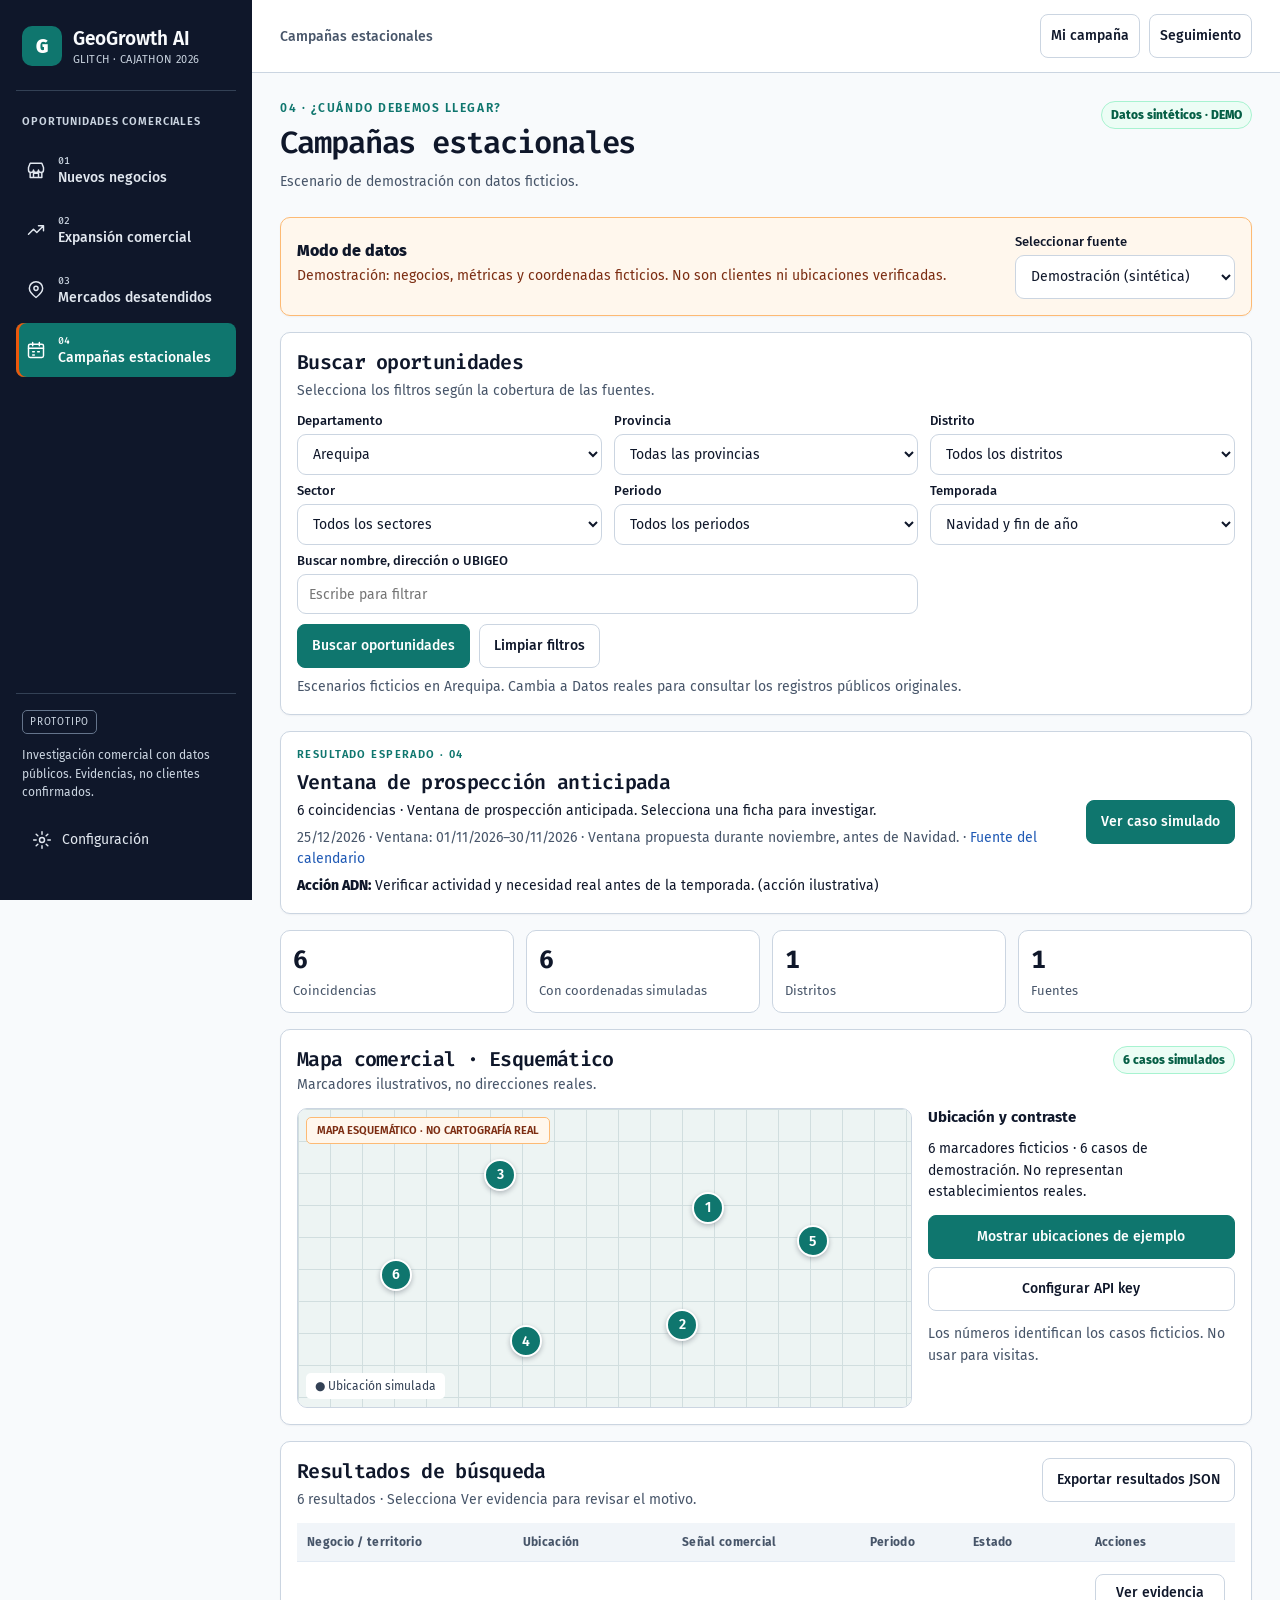
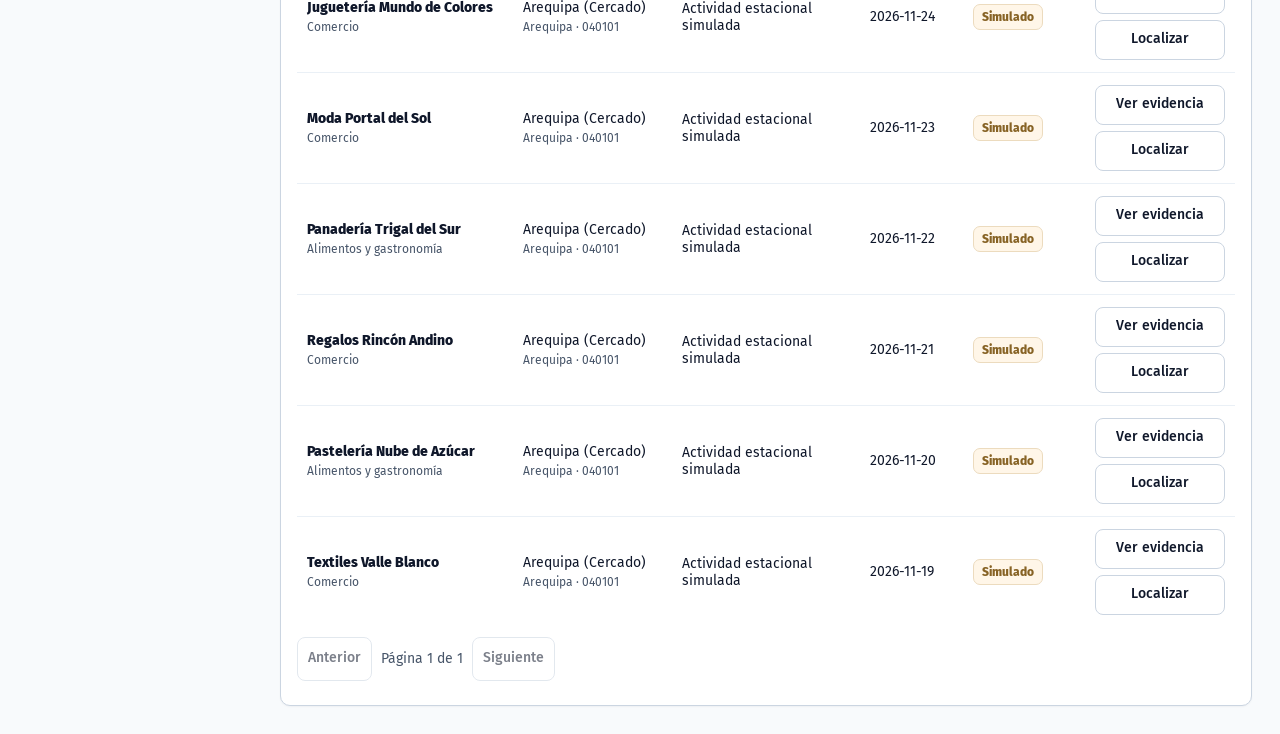
==== campanas-estacionales.html @ 4e9be610 "Distinguish simulated Caja client, verified non-client and pending prospect" ====
<!doctype html>
<html lang="es"><head><meta charset="utf-8"><meta name="viewport" content="width=device-width, initial-scale=1">
<meta name="description" content="GeoGrowth AI: Campañas estacionales. Prototipo de investigación comercial territorial.">
<title>Campañas estacionales · GeoGrowth AI</title>
<link rel="stylesheet" href="assets/app.css?v=029e3f1d6f1f"><link rel="stylesheet" href="assets/mercados-desatendidos.css?v=26a26fd97ef8"><link rel="stylesheet" href="assets/pro-max.css?v=c8edd06e86af">
<script defer src="assets/shell.js?v=7aade45a025c"></script><script defer src="assets/map-integrado.js?v=fd9ad309660d"></script><script defer src="assets/map-v11-bridge.js?v=2d764fbc8651"></script><script defer src="assets/google-v11.js?v=cdaea2d5b534"></script><script defer src="assets/seasonal.js?v=c3a5a7b56f71"></script><script defer src="assets/campo.js?v=6d9f568d8e3c"></script><script defer src="assets/demo-data.js?v=97afb837b47a"></script><script defer src="assets/unified.js?v=8f594270f0a8"></script><script defer src="assets/app.js?v=afc7b60ac526"></script></head>
<body data-role="analista" data-section="estacionales"><a href="#content" class="skip-link">Saltar al contenido</a>
<div class="layout"><aside class="sidebar" aria-label="Navegación principal"><div class="logo"><div class="logo-mark" aria-hidden="true">G</div><div><b>GeoGrowth AI</b><span>GLITCH · CAJATHON 2026</span></div></div><div class="nav-caption">OPORTUNIDADES COMERCIALES</div><nav class="nav" id="nav" aria-label="Cuatro oportunidades"></nav><div class="side-bottom"><span class="prototype-tag">PROTOTIPO</span><p>Investigación comercial con datos públicos. Evidencias, no clientes confirmados.</p><div id="settingsLink"></div></div></aside><div class="main"><header class="topbar"><span class="breadcrumb" id="breadcrumb">Campañas estacionales</span><div class="actions" id="roleSwitch"></div></header><main id="content" class="main-inner" tabindex="-1"><div class="card" role="status">Cargando GeoGrowth AI…</div></main></div></div><div id="toast" class="toast" role="status" aria-live="polite" hidden></div></body></html>
---- assets/app.css ----
:root{font-family:Inter,ui-sans-serif,"Segoe UI",Arial,sans-serif;color:#152b44;background:#f3f6fa;--navy:#102d4b;--ink:#172c45;--teal:#007b79;--blue:#2e62d2;--line:#dfe7f0;--muted:#637b91;--bg:#f3f6fa;--white:#fff;--green:#14785b}*{box-sizing:border-box}body{margin:0}button,input,select,textarea{font:inherit}button{cursor:pointer}button:disabled{cursor:not-allowed;opacity:.55}a{text-decoration:none;color:#205ab5}h1,h2,h3,h4,p{margin:0}p{line-height:1.55}h1{font-size:27px;letter-spacing:-.045em}h2{font-size:19px;letter-spacing:-.03em}h3{font-size:15px}small{font-size:11px}b,strong{font-weight:750}.layout{display:grid;grid-template-columns:240px minmax(0,1fr);min-height:100vh}.sidebar{background:#102b49;color:#e6f0fc;position:sticky;top:0;height:100vh;display:flex;flex-direction:column;padding:24px 14px}.logo{display:flex;gap:11px;align-items:center;padding:6px 9px 21px;border-bottom:1px solid #ffffff25}.logo-mark{height:40px;width:40px;display:grid;place-items:center;border-radius:11px;background:#30b7ab;color:#07283b;font-size:19px;font-weight:900}.logo b{font-size:17px}.logo span{display:block;font-size:10px;color:#9ab2cb;margin-top:3px}.role{border:1px solid #ffffff32;border-radius:11px;padding:13px;margin:20px 7px 12px;background:#ffffff0d}.role small{color:#9db8d2;display:block}.role b{font-size:13px}.nav{display:grid;gap:5px;margin-top:10px}.nav button,.nav a{width:100%;text-align:left;border:0;background:transparent;color:#cbd9e9;border-radius:9px;padding:12px 13px;display:flex;align-items:center;gap:10px;font-size:12px;font-weight:650}.nav button:hover,.nav a:hover,.nav button.active{background:#ffffff18;color:#fff}.nav .number{font-size:10px;color:#a8d2dc;font-variant-numeric:tabular-nums}.side-bottom{margin-top:auto;padding:15px 11px;font-size:10px;color:#9db7d1;line-height:1.65;border-top:1px solid #ffffff20}.side-bottom a{color:#a9e6ea}.main{min-width:0}.topbar{height:70px;background:#fff;border-bottom:1px solid var(--line);display:flex;align-items:center;justify-content:space-between;padding:0 34px;gap:12px}.topbar .breadcrumb{color:#71839a;font-size:12px}.topbar .actions{display:flex;align-items:center;gap:9px}.topbar .actions a{font-size:11px;font-weight:750}.main-inner{max-width:1440px;padding:30px 34px 90px;margin:auto}.page-head{display:flex;align-items:flex-start;justify-content:space-between;gap:22px;margin-bottom:22px}.eyebrow{font-size:10px;color:#08797c;font-weight:850;letter-spacing:.13em;text-transform:uppercase;display:block;margin-bottom:8px}.subtitle{font-size:12px;color:#698096;margin-top:8px;max-width:850px;line-height:1.7}.badge{display:inline-flex;align-items:center;background:#eaf4f9;border:1px solid #c8e2e8;color:#1d6071;border-radius:99px;font-size:10px;font-weight:800;padding:6px 9px;white-space:nowrap}.badge.amber{background:#fff5e6;border-color:#edddb6;color:#856025}.badge.green{background:#e9f7ef;border-color:#c8e4d4;color:#1a714e}.badge.grey{background:#eef2f7;border-color:#dce3ec;color:#5b6e85}.btn{display:inline-flex;align-items:center;justify-content:center;gap:7px;border:1px solid #cbd9e8;background:#fff;color:#265283;font-size:11px;font-weight:800;padding:11px 14px;border-radius:9px;min-height:39px;line-height:1.2;cursor:pointer}.btn.primary{background:#245dcb;border-color:#245dcb;color:#fff}.btn.teal{background:#007c79;border-color:#007c79;color:#fff}.btn.ghost{background:transparent}.btn.small{padding:8px 10px;min-height:32px}.btn:hover{filter:brightness(.97)}.actions-row{display:flex;flex-wrap:wrap;gap:9px;align-items:center;margin:14px 0}.card{background:#fff;border:1px solid var(--line);border-radius:14px;padding:19px;box-shadow:0 8px 26px #0f345407}.card+.card{margin-top:15px}.card-header{display:flex;justify-content:space-between;align-items:center;gap:15px;margin-bottom:14px}.card-header p{font-size:11px;color:#73869a;margin-top:5px}.card h2,.card h3{color:#173656}.callout{padding:14px 16px;border-radius:11px;border:1px solid #d7e8f0;background:#f1f8fb;color:#385b75;font-size:11px;line-height:1.65;margin:15px 0}.callout.warn{background:#fff9ed;border-color:#f1dfb9;color:#765a2a}.callout.ok{background:#eff9f4;border-color:#d1e9de;color:#326d53}.muted{font-size:11px;color:var(--muted);line-height:1.6}.kpi-grid{display:grid;grid-template-columns:repeat(4,minmax(0,1fr));gap:13px;margin:18px 0}.kpi{padding:19px 17px;background:#fff;border:1px solid var(--line);border-radius:13px}.kpi b{font-size:27px;color:#12375e;display:block;letter-spacing:-.045em;font-variant-numeric:tabular-nums}.kpi small{color:#607d97;line-height:1.5;display:block;margin-top:5px}.grid-2{display:grid;grid-template-columns:repeat(2,minmax(0,1fr));gap:15px}.grid-main{display:grid;grid-template-columns:minmax(0,1.48fr) minmax(270px,.92fr);gap:15px}.grid-3{display:grid;grid-template-columns:repeat(3,minmax(0,1fr));gap:13px}.stepflow{display:grid;grid-template-columns:repeat(5,minmax(0,1fr));gap:9px;margin:20px 0}.step{border:1px solid #d9e6ef;background:#fff;border-radius:11px;padding:14px 13px;min-width:0}.step small{display:block;font-size:10px;color:#8294a5;margin-bottom:7px}.step b{font-size:12px;color:#20456a;line-height:1.45}.form-grid{display:grid;grid-template-columns:repeat(3,minmax(0,1fr));gap:13px}.field label{display:block;font-size:11px;font-weight:750;color:#41607d;margin-bottom:6px}.field input,.field select,.field textarea{width:100%;border:1px solid #cfdae7;background:white;border-radius:9px;min-height:42px;padding:10px 11px;font-size:12px;color:#173653}.field textarea{min-height:95px;resize:vertical}.field input[type=range]{min-height:30px;padding:0}.field small{color:#627a93}.form-grid.two{grid-template-columns:repeat(2,minmax(0,1fr))}.tablewrap{overflow:auto;max-width:100%}table{border-collapse:collapse;width:100%;font-size:11px}thead th{color:#617991;background:#f7f9fc;font-size:10px;letter-spacing:.025em;text-align:left;border-bottom:1px solid #e2eaf3;padding:12px 10px;white-space:nowrap}td{padding:12px 10px;border-bottom:1px solid #eaf0f6;color:#3c5875;vertical-align:top}td strong{color:#1a3d63}tr:last-child td{border-bottom:0}tr:hover td{background:#fbfdff}.num{text-align:right;font-variant-numeric:tabular-nums;white-space:nowrap}.nowrap{white-space:nowrap}.meter{height:9px;border-radius:10px;background:#e7eef5;overflow:hidden;margin:8px 0}.meter>span{height:100%;display:block;background:#177e83}.meter.blue>span{background:#3768d1}.meter.amber>span{background:#d59c34}.stat-line{display:flex;justify-content:space-between;align-items:center;gap:12px;padding:11px 0;border-bottom:1px solid #ebf0f5;font-size:12px}.stat-line:last-child{border:0}.stat-line span{color:#56738f}.stat-line b{font-variant-numeric:tabular-nums;color:#193f64}.formula{background:#0e3050;color:#e6f5fa;padding:17px;border-radius:12px;text-align:center;font-size:19px;font-weight:850;letter-spacing:.01em;font-variant-numeric:tabular-nums}.formula small{display:block;color:#b6ccda;font-size:10px;font-weight:600;margin-top:9px}.signal{padding:15px;background:#f8fbfe;border:1px solid #e3ebf3;border-radius:11px;margin:10px 0}.signal b{font-size:12px;color:#173e63}.signal p{font-size:11px;color:#627b91;margin-top:7px}.signal .meta{font-size:10px;color:#7a91a3;margin-top:7px}.tag{display:inline-block;font-size:10px;font-weight:750;padding:5px 8px;border-radius:7px;background:#eef4fc;color:#2d668b;border:1px solid #d7e7f2}.tag.red{background:#fff1f0;border-color:#eed6d4;color:#b04c3d}.tag.green{background:#edf8ef;border-color:#d5ebd9;color:#287447}.tag.warn{background:#fff6e8;border-color:#ecdbbe;color:#876325}.candidate{padding:16px;border:1px solid #dae5ef;border-radius:12px;margin-bottom:11px;background:#fff}.candidate.active{border-color:#55a2b7;background:#f5fbfe}.candidate h3{font-size:13px}.candidate p{font-size:11px;color:#58738a;margin-top:6px}.candidate .meta{display:flex;gap:7px;flex-wrap:wrap;margin:9px 0}.candidate .btn{margin-top:9px}.brief-head{background:linear-gradient(115deg,#123a63,#126d7a);color:#fff;border-radius:15px;padding:24px;margin:15px 0}.brief-head h2{color:#fff;font-size:23px}.brief-head p{color:#cee4ed;font-size:12px;margin-top:9px;max-width:740px}.brief-head .badge{margin-bottom:10px}.brief-grid{display:grid;grid-template-columns:repeat(2,minmax(0,1fr));gap:11px}.brief-box{background:#f7fafc;border:1px solid #e2edf3;border-radius:11px;padding:14px}.brief-box small{font-size:10px;color:#658097;display:block}.brief-box b{font-size:13px;color:#224466;display:block;margin-top:5px}.list{display:grid;gap:12px}.list-item{border:1px solid #e0eaf3;border-radius:11px;padding:14px;background:#fff}.list-item strong{color:#1e4c77;font-size:12px;display:block;margin-bottom:5px}.list-item p{font-size:11px;color:#57718b}.notice{border-left:3px solid #0e97a0;background:#eef8f9;padding:12px 15px;font-size:11px;color:#356979;line-height:1.65;border-radius:0 9px 9px 0}.code{font-family:ui-monospace,Consolas,monospace;background:#f1f6fb;border:1px solid #dfebf3;border-radius:5px;padding:2px 5px;font-size:11px}.blank{padding:38px;text-align:center;border:1px dashed #bdd1e3;border-radius:12px;color:#68819a;font-size:12px}.toast{position:fixed;right:20px;bottom:20px;z-index:9999;background:#123859;color:#fff;padding:14px 19px;box-shadow:0 12px 32px #09264233;border-radius:11px;max-width:440px;font-size:12px}.toast[hidden]{display:none}.footer-note{font-size:10px;color:#7a91a6;margin:25px 0;line-height:1.65}.highlight{color:#007f7a}.underline{text-decoration:underline}.minichart{height:170px;display:flex;align-items:flex-end;justify-content:space-around;gap:12px;padding:18px 10px 12px;border-bottom:1px solid #dae3ec;margin-top:12px}.minichart .col{flex:1;max-width:110px;display:flex;flex-direction:column;align-items:center;justify-content:end;gap:6px;height:100%}.minichart .bar{width:70%;min-height:3px;border-radius:7px 7px 0 0;background:#2563c5}.minichart .caption{font-size:10px;color:#58738a}.minichart .value{font-size:10px;color:#2b4f72;font-weight:800}.empty-row{text-align:center;color:#8195aa}.pill-list{display:flex;flex-wrap:wrap;gap:7px}.pill-list .pill{border:1px solid #d8e6f2;border-radius:30px;background:#f5f9fc;color:#32628b;padding:8px 12px;font-size:11px;cursor:pointer}.pill-list .pill.active{background:#0e6880;color:white;border-color:#0e6880}.role-banner{display:flex;justify-content:space-between;gap:16px;align-items:center;padding:19px 22px;background:#eaf7f8;border:1px solid #c9e8e9;border-radius:13px;margin-bottom:16px}.role-banner p{color:#496c7a;font-size:11px;margin-top:6px}.statuschip{font-size:10px;font-weight:800;padding:6px 9px;border-radius:5px;background:#e7f4ef;color:#227457}.m0{background:#c3d8e9}.m1{background:#62aaba}.m2{background:#326bd1}.w160{max-width:160px}.print-only{display:none}@media(max-width:1140px){.layout{grid-template-columns:210px minmax(0,1fr)}.main-inner{padding:25px}.topbar{padding:0 25px}.kpi-grid{grid-template-columns:repeat(2,minmax(0,1fr))}.grid-main{grid-template-columns:1fr}}@media(max-width:800px){.layout{grid-template-columns:1fr}.sidebar{height:auto;position:static;padding:12px;display:block}.sidebar .logo{padding:5px 0 10px}.role{margin:8px 0}.nav{display:flex;overflow-x:auto;gap:5px;scrollbar-width:thin}.nav button,.nav a{min-width:max-content;padding:10px}.side-bottom{display:none}.main-inner{padding:20px}.topbar{height:60px;padding:0 20px}.topbar .breadcrumb{max-width:40%;white-space:nowrap;text-overflow:ellipsis;overflow:hidden}.grid-2,.grid-3{grid-template-columns:1fr}.form-grid,.form-grid.two{grid-template-columns:1fr 1fr}.stepflow{grid-template-columns:repeat(2,minmax(0,1fr))}}@media(max-width:520px){.form-grid,.form-grid.two,.brief-grid,.kpi-grid{grid-template-columns:1fr}.main-inner{padding:15px}.topbar{padding:0 15px}.page-head{flex-direction:column}.role-banner{flex-direction:column;align-items:flex-start}.btn{width:auto}.kpi b{font-size:24px}}
.field-shell{min-height:100vh;background:#eef3f8}.field-top{background:#112f4d;color:white;padding:18px max(25px,calc((100vw - 1140px)/2));display:flex;align-items:center;justify-content:space-between;gap:12px}.field-top b{font-size:17px}.field-top small{color:#afc7dc;display:block;margin-top:4px}.field-top a{color:#d7f1fe;font-size:11px}.field-main{max-width:1140px;margin:30px auto 80px;padding:0 24px}.field-main h1{font-size:26px}.field-main>p{font-size:12px;color:#6a7b90;margin:10px 0 20px}.field-grid{display:grid;grid-template-columns:minmax(0,1fr) minmax(360px,.95fr);gap:18px;align-items:start}.field-list{max-height:520px;overflow:auto;padding-right:3px}.field-visit{margin:10px 0;border:1px solid #dce6f1;border-radius:11px;padding:14px;cursor:pointer;background:white}.field-visit.active{border-color:#1a8991;background:#f2fafb}.field-visit b{font-size:12px}.field-visit p{font-size:11px;color:#6b8097;margin-top:6px}.field-form .field{margin-bottom:13px}.field-form .field textarea{min-height:110px}.field-check{display:flex;align-items:center;gap:10px;color:#496278;font-size:12px;margin:15px 0}.field-check input{width:17px;height:17px;accent-color:#2366c9}.field-history{margin-top:18px}.field-history-item{border:1px solid #dbe5ef;border-radius:9px;padding:11px;margin:8px 0;background:white}.field-history-item b{font-size:11px}.field-history-item p{font-size:10px;color:#698196;margin-top:4px}.field-guide{display:flex;gap:12px;flex-wrap:wrap;margin-bottom:20px}.field-guide span{background:#fff;border:1px solid #dde8f1;padding:10px 12px;border-radius:9px;font-size:11px;color:#39617e;font-weight:700}@media(max-width:800px){.field-grid{grid-template-columns:1fr}.field-main{margin-top:17px;padding:0 14px}.field-top{padding:14px}}
/* Mapa aprobado V5, embebido en Admin y Analista sin abrir otra ventana */
.ggmap-grid{display:grid;grid-template-columns:minmax(0,1.8fr) minmax(240px,.8fr);gap:15px;align-items:stretch}
.gg-embedded-map{height:490px;min-height:430px;border-radius:11px;overflow:hidden;position:relative;background:#eaf3f9;border:1px solid #dce6f1}
.gg-embedded-map.ggv5{height:490px;width:100%}
.gg-embedded-map .ggv5-head{max-width:calc(100% - 90px)}
.gg-embedded-map .ggv5-note{font-size:10px;line-height:1.35}
.ggmap-side{border:1px solid #dbe6f0;background:#f8fbfe;border-radius:11px;padding:16px;display:flex;flex-direction:column;gap:11px}
.ggmap-side .stat-line{padding:8px 0;font-size:11px}
.ggmap-side .stat-line b{text-align:right;max-width:54%;overflow-wrap:anywhere}
.ggmap-side .field{margin-bottom:2px}
.ggmap-help{font-size:11px;color:#59758b;line-height:1.6}
.gg-map-placeholder{height:100%;display:grid;place-items:center;color:#60788a;font-size:13px}
@media(max-width:1050px){.ggmap-grid{grid-template-columns:1fr}.ggmap-side{display:block}.ggmap-side .actions-row{margin-bottom:0}.gg-embedded-map{height:450px}}
@media(max-width:620px){.gg-embedded-map,.gg-embedded-map.ggv5{height:350px;min-height:350px}.gg-embedded-map .ggv5-menu{width:122px;right:53px;max-height:180px}.gg-embedded-map .ggv5-head small{font-size:9px}}
---- assets/mercados-desatendidos.css ----
/* GeoGrowth AI — Mercados desatendidos (encapsulado con prefijo .md-) */
.md-wrap { font-size: 13px; color: #0f172a; line-height: 1.45; }
.md-wrap :focus-visible { outline: 3px solid #0f766e; outline-offset: 2px; }

.md-trust-banner {
  display: flex; flex-wrap: wrap; align-items: center; justify-content: space-between; gap: 12px;
  padding: 12px 16px; border-radius: 10px; margin-bottom: 14px;
  background: #f0fdfa; border: 1px solid #99f6e4; color: #134e4a; font-size: 13px;
}
.md-period-banner {
  padding: 10px 14px; border-radius: 8px; margin-bottom: 14px;
  background: #f1f5f9; border-left: 4px solid #475569; color: #1e293b; font-size: 13px;
}

/* Presets y chips */
.md-presets { display: flex; flex-wrap: wrap; gap: 8px; margin-bottom: 12px; }
.md-preset-btn {
  min-height: 44px; padding: 8px 14px; border-radius: 999px; cursor: pointer;
  border: 1px solid #0f766e; background: #fff; color: #0f766e; font-size: 13px; font-weight: 600;
}
.md-preset-btn:hover, .md-preset-btn.active { background: #0f766e; color: #fff; }

.md-chips { display: flex; flex-wrap: wrap; gap: 8px; margin: 10px 0; align-items: center; }
.md-chip {
  display: inline-flex; align-items: center; gap: 6px; padding: 4px 10px; min-height: 32px;
  border-radius: 999px; background: #e2e8f0; color: #0f172a; font-size: 12px; font-weight: 600;
}
.md-chip button {
  border: 0; background: transparent; color: #0f172a; cursor: pointer; font-weight: 700;
  width: 24px; height: 24px; border-radius: 50%;
}

/* Filtros y controles */
.md-filters { display: grid; grid-template-columns: repeat(auto-fit, minmax(175px, 1fr)); gap: 12px; }
.md-field label { display: block; font-size: 12px; font-weight: 600; color: #334155; margin-bottom: 4px; }
.md-field select, .md-field input {
  width: 100%; min-height: 44px; padding: 8px 10px; border: 1px solid #cbd5e1;
  border-radius: 8px; font-size: 13px; color: #0f172a; background: #fff;
}
.md-field select:disabled, .md-field input:disabled { background: #f1f5f9; color: #64748b; cursor: not-allowed; }
.md-filter-bar { display: flex; flex-wrap: wrap; justify-content: space-between; align-items: center; gap: 10px; margin-top: 12px; }

/* KPIs clicables */
.md-kpis { display: grid; grid-template-columns: repeat(auto-fit, minmax(180px, 1fr)); gap: 12px; margin-bottom: 14px; }
.md-kpi {
  text-align: left; padding: 14px; border-radius: 10px; border: 1px solid #cbd5e1;
  background: #fff; cursor: pointer; min-height: 44px; transition: border-color .15s, box-shadow .15s;
}
.md-kpi:hover, .md-kpi.active { border-color: #0f766e; box-shadow: 0 0 0 2px #ccfbf1; }
.md-kpi b { display: block; font-size: 22px; color: #0f172a; }
.md-kpi span { display: block; font-size: 13px; color: #334155; font-weight: 600; }
.md-kpi small { display: block; font-size: 12px; color: #475569; margin-top: 2px; }

/* Layout dividido: mapa sticky izquierda, tabla scroll derecha */
.md-split { display: grid; grid-template-columns: minmax(340px, 46%) 1fr; gap: 16px; align-items: start; }
@media (max-width: 1024px) { .md-split { grid-template-columns: 1fr; } }

.md-map-panel { position: sticky; top: 16px; }
.md-map-stage {
  position: relative; width: 100%; height: 460px; background: #f8fafc;
  border: 1px solid #cbd5e1; border-radius: 10px; overflow: hidden;
}
.md-map-stage svg { width: 100%; height: 100%; display: block; }
.md-map-controls { display: flex; flex-wrap: wrap; gap: 8px; margin-top: 10px; align-items: center; justify-content: space-between; }
.md-legend { display: flex; flex-wrap: wrap; gap: 10px; font-size: 12px; color: #334155; margin-top: 10px; }
.md-swatch { display: inline-block; width: 14px; height: 14px; border-radius: 3px; vertical-align: middle; margin-right: 4px; border: 1px solid #94a3b8; }
.md-swatch.insuf { background: repeating-linear-gradient(45deg, #cbd5e1, #cbd5e1 3px, #f1f5f9 3px, #f1f5f9 6px); }
.md-swatch.caja { background: #c8102e; border-color: #991b1b; border-radius: 50%; }
.md-swatch.otras { background: #64748b; border-color: #334155; border-radius: 50%; }

/* Tabla */
.md-table-panel { max-height: 620px; overflow: auto; }
.md-table { width: 100%; border-collapse: collapse; font-size: 13px; }
.md-table th {
  position: sticky; top: 0; background: #f8fafc; z-index: 2; padding: 10px 8px;
  text-align: left; border-bottom: 2px solid #cbd5e1; font-size: 12px; color: #1e293b;
}
.md-table th button {
  background: none; border: 0; font: inherit; font-weight: 700; color: inherit; cursor: pointer;
  min-height: 36px; display: inline-flex; align-items: center; gap: 4px;
}
.md-table td { padding: 10px 8px; border-bottom: 1px solid #e2e8f0; vertical-align: middle; }
.md-table tr.md-row { cursor: pointer; }
.md-table tr.md-row:hover, .md-table tr.md-row.is-hover { background: #f0fdfa; }
.md-table tr.md-row.is-selected { background: #ccfbf1; }

/* Insignias accesibles (solo escala teal/azul y grises) */
.md-pill { display: inline-block; padding: 3px 8px; border-radius: 999px; font-size: 12px; font-weight: 700; }
.md-pill.alta { background: #0f766e; color: #fff; }
.md-pill.media { background: #0284c7; color: #fff; }
.md-pill.baja { background: #e2e8f0; color: #1e293b; }
.md-pill.insuf {
  background: repeating-linear-gradient(45deg, #e2e8f0, #e2e8f0 4px, #f8fafc 4px, #f8fafc 8px);
  color: #334155; border: 1px solid #94a3b8;
}
.md-pill.sin-puntos { background: #1e3a8a; color: #fff; }
.md-pill.ev-alta { background: #ecfeff; color: #155e75; border: 1px solid #67e8f9; }
.md-pill.ev-parcial { background: #f1f5f9; color: #334155; border: 1px solid #cbd5e1; }
.md-pill.ev-baja { background: #f8fafc; color: #475569; border: 1px dashed #94a3b8; }

.md-bar { width: 72px; height: 8px; background: #e2e8f0; border-radius: 999px; overflow: hidden; margin-top: 4px; }
.md-bar > span { display: block; height: 100%; background: #0f766e; }

/* Drawer lateral de evidencia */
.md-drawer-backdrop {
  position: fixed; inset: 0; background: rgba(15, 23, 42, .35); z-index: 90;
  display: flex; justify-content: flex-end;
}
.md-drawer {
  width: min(520px, 94vw); height: 100%; background: #fff; overflow-y: auto;
  padding: 20px; box-shadow: -8px 0 24px rgba(15, 23, 42, .18);
}
.md-drawer-head { display: flex; justify-content: space-between; align-items: start; gap: 12px; border-bottom: 1px solid #e2e8f0; padding-bottom: 12px; }
.md-close { min-width: 44px; min-height: 44px; border-radius: 8px; border: 1px solid #cbd5e1; background: #fff; font-size: 18px; cursor: pointer; }
.md-check-item { display: flex; gap: 10px; align-items: flex-start; padding: 8px 0; border-bottom: 1px solid #f1f5f9; }
.md-check-item input { width: 20px; height: 20px; margin-top: 2px; }

/* Comparador */
.md-compare-bar {
  margin-top: 14px; padding: 12px 16px; border-radius: 10px;
  background: #0f172a; color: #fff; display: flex; flex-wrap: wrap; justify-content: space-between; align-items: center; gap: 10px;
}
.md-compare-grid { display: grid; grid-template-columns: repeat(auto-fit, minmax(220px, 1fr)); gap: 12px; margin-top: 12px; }
.md-btn { min-height: 44px; padding: 8px 14px; border-radius: 8px; border: 1px solid #cbd5e1; background: #fff; color: #0f172a; font-size: 13px; font-weight: 600; cursor: pointer; }
.md-btn.primary { background: #0f766e; border-color: #0f766e; color: #fff; }
.md-btn:disabled { opacity: .55; cursor: not-allowed; }
---- assets/pro-max.css ----
@import url('https://fonts.googleapis.com/css2?family=Fira+Code:wght@400;500;600&family=Fira+Sans:wght@400;500;600;700&display=swap');
/* UI UX Pro Max — generated Data-Dense Dashboard. See design-system/geogrowth-ai/MASTER.md. */
:root{--color-primary:#0F766E;--color-on-primary:#FFFFFF;--color-secondary:#334155;--color-accent:#EA580C;--color-on-accent:#000;--color-background:#F8FAFC;--color-foreground:#0F172A;--color-card:#FFFFFF;--color-muted:#F1F5F9;--color-muted-foreground:#475569;--color-border:#CBD5E1;--color-destructive:#DC2626;--color-ring:#0F766E;--navy:var(--color-secondary);--ink:var(--color-foreground);--teal:var(--color-primary);--blue:var(--color-primary);--line:var(--color-border);--muted:var(--color-muted-foreground);--bg:var(--color-background);font-family:"Fira Sans",system-ui,sans-serif;color:var(--ink);background:var(--bg);font-size:16px}
body{background:var(--bg)}.layout{grid-template-columns:252px minmax(0,1fr)}.sidebar{background:#0F172A;padding:22px 16px;color:#F8FAFC}.logo{padding:4px 6px 24px;border-color:#334155}.logo-mark{background:var(--color-primary);color:white;border-radius:10px;flex:none}.logo b{font-size:19px;font-weight:600}.logo span{color:#CBD5E1;font-size:11px;letter-spacing:.04em}.nav-caption{font-size:11px;font-weight:600;color:#CBD5E1;letter-spacing:.08em;margin:24px 6px 5px}.nav{gap:6px}.nav a{min-height:54px;color:#E2E8F0;font-size:14px;font-weight:500;padding:10px;gap:12px;border-radius:8px;transition:background 160ms,color 160ms}.nav a span{display:grid;gap:2px}.nav a small{font:500 10px "Fira Code",monospace;color:#CBD5E1}.nav a.active,.settings-link.active{background:var(--color-primary);color:white}.nav a:hover,.settings-link:hover{background:#334155;color:white}.nav a.active:hover,.settings-link.active:hover{background:#115E59}.side-bottom{font-size:12px;color:#CBD5E1;border-color:#334155;padding:16px 6px}.side-bottom p{margin:12px 0 16px}.prototype-tag{display:inline-block;border:1px solid #64748B;border-radius:5px;padding:3px 7px;letter-spacing:.08em;font-size:10px}.settings-link{display:flex;align-items:center;gap:10px;color:#E2E8F0!important;min-height:44px;padding:10px;border-radius:8px;font-size:14px}
.topbar{height:auto;min-height:72px;padding:14px 28px;gap:12px;flex-wrap:wrap}.topbar .breadcrumb{font-size:14px;color:var(--muted);font-weight:500}.topbar .actions{flex-wrap:wrap}.main-inner{padding:28px;max-width:1560px}.page-head{margin-bottom:24px;gap:12px}.page-head h1,h1{font-size:clamp(25px,2.4vw,34px);font-weight:600;letter-spacing:-.025em;color:var(--ink)}h2,.card h2{font-size:20px;letter-spacing:-.015em;font-weight:600;color:var(--ink)}h3,.card h3{font-size:16px;color:var(--ink)}.eyebrow{color:var(--color-primary);font-size:12px;font-weight:600}.subtitle,.card-header p,.muted,.role-banner p,.signal p,.list-item p,.callout,.notice{color:var(--muted);font-size:14px;line-height:1.55}.card{border-color:var(--line);border-radius:10px;box-shadow:0 1px 2px #0f172a0b;padding:20px}.card-header{align-items:flex-start}.btn,.btn.small,.md-btn,.md-preset-btn{font-size:14px;min-height:44px;font-weight:500;border-radius:8px;transition:background 160ms,border-color 160ms,box-shadow 160ms}.btn.primary,.btn.teal{background:var(--color-primary);border-color:var(--color-primary);color:white}.btn.primary:hover,.btn.teal:hover{background:#115E59}.btn{color:var(--ink);border-color:var(--line)}.btn:disabled{opacity:.55}.field label,.md-field label{font-size:13px;color:var(--ink);font-weight:500}.field input,.field select,.field textarea,.md-field select,.md-field input{font-size:14px;min-height:44px;border-color:var(--line);color:var(--ink)}.field small,.badge,.tag{font-size:12px}.badge{background:#ECFDF5;border-color:#A7F3D0;color:#065F46;white-space:normal}.kpi{border-radius:10px;padding:17px;min-width:0}.kpi b{font-family:"Fira Code",monospace;font-size:25px;color:var(--ink);letter-spacing:-.06em;overflow-wrap:anywhere}.kpi small{font-size:13px;color:var(--muted)}table{font-size:14px}thead th{font-size:12px;color:var(--muted);background:var(--color-muted)}td{color:var(--ink)}td strong,.stat-line b{color:var(--ink)}tr:hover td{background:#F0FDFA}.stat-line{font-size:14px}.stat-line span{color:var(--muted)}.signal{background:var(--bg);border-color:var(--line)}.signal b,.list-item strong{font-size:14px;color:var(--ink)}.role-banner{background:#F0FDFA;border-color:#99F6E4}.brief-head{background:var(--color-secondary)}.brief-head h2{color:white}.brief-head p{font-size:14px;color:#E2E8F0}.brief-box small,.brief-box b{font-size:13px;color:var(--ink)}.blank{font-size:14px;color:var(--muted)}.formula{background:var(--color-secondary)}.toast{background:#0F172A;font-size:14px}.meter>span{background:var(--color-primary)}.callout.warn{background:#FFF7ED;color:#9A3412;border-color:#FDBA74}.map-placeholder{min-height:320px;display:grid;place-items:center;text-align:center;background:var(--color-muted);border:1px dashed var(--line);border-radius:10px;color:var(--muted);padding:16px}.settings-grid{display:grid;grid-template-columns:minmax(0,1.25fr) minmax(0,.75fr);gap:16px}.settings-grid .card+.card{margin:0}.settings-grid .field{margin:16px 0}.settings-grid .field small{display:block;margin-top:5px}.settings-grid .actions-row{margin-bottom:0}.season-controls{display:grid;grid-template-columns:repeat(3,minmax(0,1fr));gap:14px}.season-map{min-height:360px;border-radius:10px;background:var(--color-muted);display:grid;place-items:center}.season-map:has(>div){display:block}.tablewrap{overflow:auto}.skip-link{position:absolute;left:10px;top:-100px;z-index:9999;background:white;padding:14px;color:#0F172A}.skip-link:focus{top:10px}a:focus-visible,button:focus-visible,input:focus-visible,select:focus-visible,textarea:focus-visible,[tabindex]:focus-visible{outline:3px solid var(--color-ring);outline-offset:3px}.sidebar a:focus-visible{outline-color:#5EEAD4}.md-pill{font-size:12px}.md-btn{color:var(--ink)}.md-drawer{max-width:100vw}.md-period-banner,.md-trust-banner{font-size:14px}.field-visit{font-size:14px}
@media(max-width:1050px){.layout{grid-template-columns:220px minmax(0,1fr)}.main-inner{padding:20px}.settings-grid{grid-template-columns:1fr}}@media(max-width:800px){.layout{display:block}.sidebar{position:static;height:auto;padding:14px}.logo{padding-bottom:12px}.nav-caption{margin:14px 4px 5px}.nav{display:grid;grid-template-columns:repeat(2,minmax(0,1fr));overflow:visible}.nav a{min-width:0;min-height:52px;font-size:13px}.side-bottom{display:block;padding:8px 0 0;border:0}.side-bottom>p,.prototype-tag{display:none}.settings-link{min-height:44px}.topbar{padding:12px 16px;min-height:60px}.topbar .breadcrumb{max-width:none;white-space:normal}.main-inner{padding:16px}.season-controls{grid-template-columns:1fr 1fr}.page-head .badge{max-width:100%}}@media(max-width:520px){.season-controls,.form-grid,.form-grid.two,.settings-grid{grid-template-columns:1fr}.card{padding:14px}.topbar .actions{width:100%}.kpi-grid{grid-template-columns:repeat(2,minmax(0,1fr))}.kpi b{font-size:21px}.nav a{gap:8px}.nav a span{overflow-wrap:anywhere}.grid-2{grid-template-columns:1fr!important}.page-head{flex-direction:column}.gg-embedded-map{max-width:100%}}@media(prefers-reduced-motion:reduce){*,*::before,*::after{scroll-behavior:auto!important;animation:none!important;transition:none!important}}

.page-head h1,h1,h2,.card h2{font-family:'Fira Code',monospace;font-weight:600;letter-spacing:-.035em}.nav a.active{box-shadow:inset 3px 0 var(--color-accent)}.nav a.active small{color:#fff}.card-header p,.subtitle{max-width:80ch}.md-field input,.md-field select{max-width:100%}.md-field,.field,.grid-2>*,.grid-main>*,.season-controls>*{min-width:0}.tablewrap:focus-visible{outline-offset:1px}.season-map{overflow:hidden}.role-banner .badge{max-width:100%}.field-visit[role=button]{min-height:44px}.nav a.active svg{color:#fff}.md-pill.alta{font-weight:600}@media(max-width:800px){.grid-2{grid-template-columns:1fr!important}.md-drawer{width:min(100%,500px)}}

/* Shared opportunity workspace: identical desktop/mobile geometry for the four commercial modules. */
.unified-workspace{display:grid;gap:16px;min-width:0}.unified-workspace>.card{margin:0;min-width:0}.u-filter-grid{display:grid;grid-template-columns:repeat(3,minmax(0,1fr));gap:12px}.u-query{grid-column:1/-1}.u-filter-grid .field{min-width:0}.u-filter-grid .field select,.u-filter-grid .field input{width:100%;max-width:100%}.u-outcome{display:flex;align-items:center;justify-content:space-between;gap:20px}.u-outcome>div{min-width:0}.u-outcome h2{margin:5px 0}.u-outcome p{margin-top:5px}.u-outcome>.btn{flex:none}.u-kpis{display:grid;grid-template-columns:repeat(4,minmax(0,1fr));gap:12px}.u-map-layout{display:grid;grid-template-columns:minmax(0,2fr) minmax(0,1fr);gap:16px}.u-map{height:340px;min-width:0;overflow:hidden;border:1px solid var(--line);border-radius:10px;background:var(--color-muted)}.u-map-canvas{height:100%;width:100%}.u-map-empty{height:100%;display:flex;flex-direction:column;justify-content:center;align-items:center;gap:10px;text-align:center;padding:20px;color:var(--muted)}.u-map-empty b{color:var(--ink)}.u-map-info{display:flex;flex-direction:column;gap:12px;min-width:0}.u-map-actions{display:grid;gap:8px}.u-map-actions .btn{justify-content:center;text-align:center;white-space:normal}.u-map-actions [hidden]{display:none}.u-table{width:100%;min-width:720px;table-layout:fixed}.u-table th,.u-table td{padding:12px 10px;vertical-align:middle;overflow-wrap:anywhere;white-space:normal}.u-table th:nth-child(1){width:23%}.u-table th:nth-child(2){width:17%}.u-table th:nth-child(3){width:20%}.u-table th:nth-child(4){width:11%}.u-table th:nth-child(5){width:13%}.u-table th:nth-child(6){width:16%}.u-table small{display:block;color:var(--muted);margin-top:4px;font-size:12px}.u-row-actions{display:grid;gap:6px}.u-row-actions .btn{justify-content:center;white-space:normal;text-align:center;min-height:40px}.u-detail[hidden]{display:none}.u-detail .brief-box{overflow-wrap:anywhere}.u-next-action{margin-top:16px}.u-map-card .card-header,.u-detail .card-header{flex-wrap:wrap}.u-kpis .kpi{margin:0}.u-filter-grid .field label{display:block}
@media(max-width:1000px){.u-map-layout{grid-template-columns:1fr}.u-map-actions{grid-template-columns:repeat(2,minmax(0,1fr))}.u-map{height:320px}}@media(max-width:650px){.u-filter-grid{grid-template-columns:repeat(2,minmax(0,1fr))}.u-kpis{grid-template-columns:repeat(2,minmax(0,1fr))}.u-outcome{display:block}.u-outcome>.btn{margin-top:12px}.u-map{height:280px}.u-map-actions{grid-template-columns:1fr}.unified-workspace .card-header{flex-wrap:wrap}}@media(max-width:400px){.u-filter-grid{grid-template-columns:1fr}.u-query{grid-column:auto}}

/* More compact initial viewport and consistent map/table spacing. */
.unified-workspace .card{padding:16px}.unified-workspace .card-header{margin-bottom:12px}.unified-workspace .actions-row{margin-top:10px;margin-bottom:8px}.u-filter-grid{gap:8px 12px}.u-query{grid-column:1/3}.u-outcome p{font-size:14px}.u-kpis .kpi{padding:12px}.u-map-card .card-header p{margin-top:2px}.u-map-info h3{font-size:15px}.u-map-info p{font-size:14px}.u-map{height:300px}.u-filter-grid input,.u-filter-grid select{min-height:40px}.u-filter-grid .field{margin-bottom:0}.u-outcome .eyebrow{font-size:11px}.u-detail .brief-box{min-width:0}
@media(max-width:650px){.u-query{grid-column:1/-1}.unified-workspace .card{padding:14px}.u-map{height:260px}}

.u-mode{display:flex;justify-content:space-between;align-items:center;gap:16px;background:#fff7ed;border-color:#fdba74}.u-mode p{font-size:14px;color:#7c2d12;margin:5px 0}.u-mode .field{min-width:220px;margin:0}.u-map{position:relative}.u-demo-map{position:relative;height:100%;width:100%;background-color:#edf4f3;background-image:linear-gradient(#d1dedf 1px,transparent 1px),linear-gradient(90deg,#d1dedf 1px,transparent 1px);background-size:32px 32px}.u-demo-label,.u-google-demo-label{position:absolute;top:8px;left:8px;z-index:2;padding:6px 10px;background:#fff7ed;color:#7c2d12;border:1px solid #fdba74;border-radius:5px;font-size:11px;font-weight:600;pointer-events:none}.u-google-demo-label{top:52px;left:8px}.u-demo-legend{position:absolute;bottom:8px;left:8px;display:flex;flex-wrap:wrap;gap:10px;background:#fff;padding:6px 9px;border-radius:5px;color:#334155;font-size:12px}.u-demo-pin,.u-google-demo-pin{display:grid;place-items:center;border-radius:50%;width:32px;height:32px;background:#0f766e;color:white;border:2px solid white;font:600 14px "Fira Sans",sans-serif;box-shadow:0 2px 5px #0f172a44;cursor:pointer}.u-demo-pin{position:absolute;transform:translate(-50%,-50%)}.u-demo-pin.old,.u-google-demo-pin.old{background:#fff;color:#9a3412;border:2px solid #ea580c}.u-demo-pin:hover{z-index:3}.u-map-actions [hidden]{display:none}.u-mode .field select{width:100%}@media(max-width:650px){.u-mode{display:block}.u-mode .field{min-width:0;margin-top:10px}}

.ai-panel{border-color:#99d4cc}.ai-layout{display:grid;grid-template-columns:minmax(0,1.65fr) minmax(0,1fr);gap:16px}.ai-controls{background:#f1f5f9;border:1px solid #cbd5e1;border-radius:8px;padding:14px;min-width:0}.ai-controls label{display:block;margin:10px 0 6px;font-size:13px}.ai-controls textarea{width:100%;border:1px solid #cbd5e1;border-radius:7px;padding:10px;font:inherit;background:#fff;resize:vertical}.ai-controls p{margin:8px 0;font-size:13px}.ai-block{border-bottom:1px solid #e2e8f0;padding:10px 0;overflow-wrap:anywhere}.ai-block:last-child{border:0}.ai-block h3{font-size:15px;color:#0f766e;margin:0 0 4px}.ai-block p{font-size:14px;margin:0;line-height:1.5}.ai-live{white-space:pre-wrap;font-size:14px;line-height:1.6}.ai-controls .actions-row{flex-wrap:wrap}.ai-panel #ai-context{margin-bottom:5px}@media(max-width:800px){.ai-layout{grid-template-columns:1fr}}

/* Simulated relationship with Caja: distinct from opening and geocoding status. */
.caja-counts{display:grid;grid-template-columns:repeat(3,minmax(0,1fr));gap:12px}.caja-count{display:flex;align-items:center;gap:12px;border:1px solid var(--line);border-radius:8px;padding:12px;min-width:0}.caja-count b{display:block;font-size:24px;font-family:"Fira Code",monospace}.caja-count span{display:block;font-size:13px;color:var(--muted)}.caja-legend{display:flex;flex-wrap:wrap;gap:12px 20px;margin-top:14px;font-size:13px}.caja-legend>span{display:flex;align-items:center;gap:7px}.caja-dot{display:inline-block;width:13px;height:13px;border-radius:50%;flex:none}.caja-client{--caja-color:#15803d;--caja-tint:#dcfce7}.caja-nonclient{--caja-color:#64748b;--caja-tint:#f1f5f9}.caja-pending{--caja-color:#dc2626;--caja-tint:#fee2e2}.caja-dot{background:var(--caja-color)}.u-demo-pin.caja-client,.u-demo-pin.caja-nonclient,.u-demo-pin.caja-pending,.u-google-demo-pin.caja-client,.u-google-demo-pin.caja-nonclient,.u-google-demo-pin.caja-pending{background:var(--caja-color);color:#fff}.tag.caja-tag{background:var(--caja-tint);color:#0f172a;border:1px solid var(--caja-color)}.u-demo-pin.caja-pending,.u-google-demo-pin.caja-pending{animation:caja-pulse 1.6s ease-out infinite;z-index:1}@keyframes caja-pulse{0%{box-shadow:0 0 0 0 #dc262690}75%,100%{box-shadow:0 0 0 10px #dc262600}}@media(prefers-reduced-motion:reduce){.u-demo-pin.caja-pending,.u-google-demo-pin.caja-pending{animation:none!important}}@media(max-width:650px){.caja-counts{grid-template-columns:1fr}.caja-legend{display:grid}}
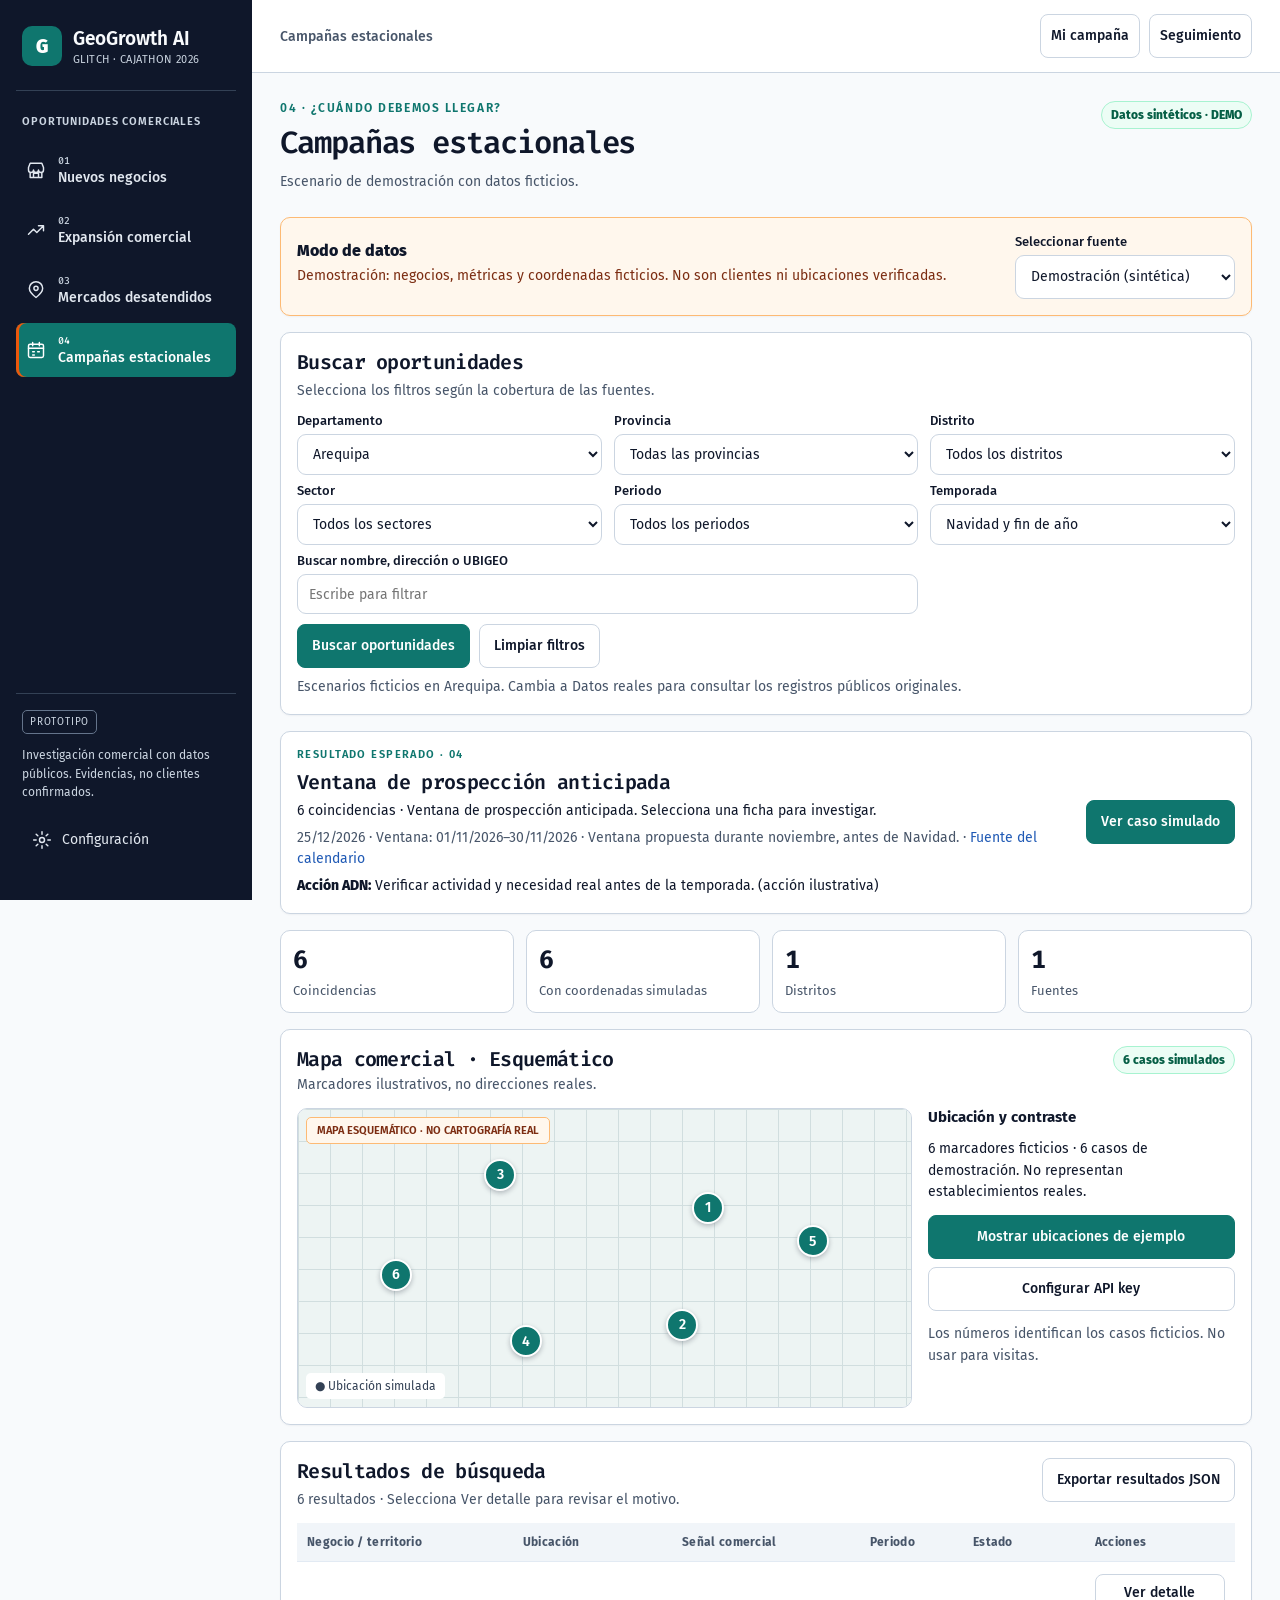
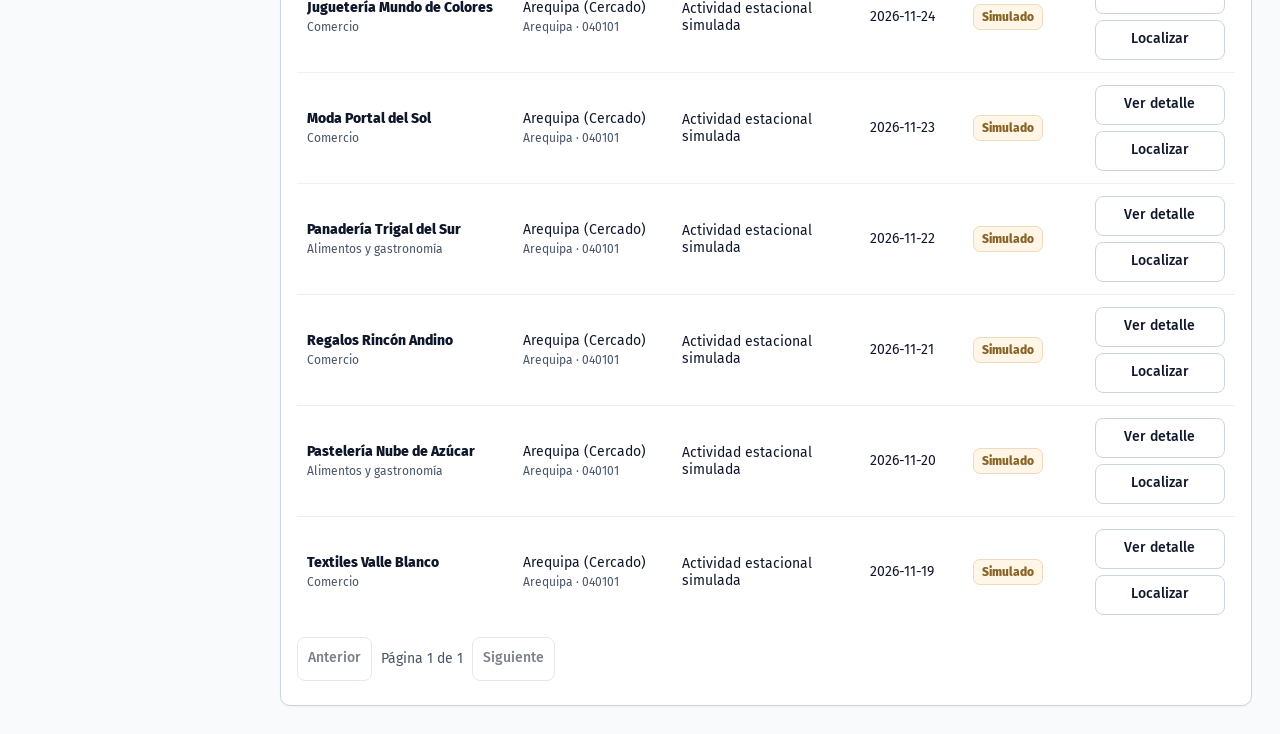
==== commit 44fa91aa: "Separate aggregate analysis from individual business detail and source evidence" ====
--- a/campanas-estacionales.html
+++ b/campanas-estacionales.html
@@ -2,7 +2,7 @@
 <html lang="es"><head><meta charset="utf-8"><meta name="viewport" content="width=device-width, initial-scale=1">
 <meta name="description" content="GeoGrowth AI: Campañas estacionales. Prototipo de investigación comercial territorial.">
 <title>Campañas estacionales · GeoGrowth AI</title>
-<link rel="stylesheet" href="assets/app.css?v=029e3f1d6f1f"><link rel="stylesheet" href="assets/mercados-desatendidos.css?v=26a26fd97ef8"><link rel="stylesheet" href="assets/pro-max.css?v=c8edd06e86af">
-<script defer src="assets/shell.js?v=7aade45a025c"></script><script defer src="assets/map-integrado.js?v=fd9ad309660d"></script><script defer src="assets/map-v11-bridge.js?v=2d764fbc8651"></script><script defer src="assets/google-v11.js?v=cdaea2d5b534"></script><script defer src="assets/seasonal.js?v=c3a5a7b56f71"></script><script defer src="assets/campo.js?v=6d9f568d8e3c"></script><script defer src="assets/demo-data.js?v=97afb837b47a"></script><script defer src="assets/unified.js?v=8f594270f0a8"></script><script defer src="assets/app.js?v=afc7b60ac526"></script></head>
+<link rel="stylesheet" href="assets/app.css?v=029e3f1d6f1f"><link rel="stylesheet" href="assets/mercados-desatendidos.css?v=26a26fd97ef8"><link rel="stylesheet" href="assets/pro-max.css?v=404ce8a72e3f">
+<script defer src="assets/shell.js?v=7aade45a025c"></script><script defer src="assets/map-integrado.js?v=fd9ad309660d"></script><script defer src="assets/map-v11-bridge.js?v=2d764fbc8651"></script><script defer src="assets/google-v11.js?v=cdaea2d5b534"></script><script defer src="assets/seasonal.js?v=c3a5a7b56f71"></script><script defer src="assets/campo.js?v=6d9f568d8e3c"></script><script defer src="assets/demo-data.js?v=03f931738dd8"></script><script defer src="assets/unified.js?v=328bea6df159"></script><script defer src="assets/app.js?v=afc7b60ac526"></script></head>
 <body data-role="analista" data-section="estacionales"><a href="#content" class="skip-link">Saltar al contenido</a>
 <div class="layout"><aside class="sidebar" aria-label="Navegación principal"><div class="logo"><div class="logo-mark" aria-hidden="true">G</div><div><b>GeoGrowth AI</b><span>GLITCH · CAJATHON 2026</span></div></div><div class="nav-caption">OPORTUNIDADES COMERCIALES</div><nav class="nav" id="nav" aria-label="Cuatro oportunidades"></nav><div class="side-bottom"><span class="prototype-tag">PROTOTIPO</span><p>Investigación comercial con datos públicos. Evidencias, no clientes confirmados.</p><div id="settingsLink"></div></div></aside><div class="main"><header class="topbar"><span class="breadcrumb" id="breadcrumb">Campañas estacionales</span><div class="actions" id="roleSwitch"></div></header><main id="content" class="main-inner" tabindex="-1"><div class="card" role="status">Cargando GeoGrowth AI…</div></main></div></div><div id="toast" class="toast" role="status" aria-live="polite" hidden></div></body></html>
--- a/assets/pro-max.css
+++ b/assets/pro-max.css
@@ -21,3 +21,7 @@
 
 /* Simulated relationship with Caja: distinct from opening and geocoding status. */
 .caja-counts{display:grid;grid-template-columns:repeat(3,minmax(0,1fr));gap:12px}.caja-count{display:flex;align-items:center;gap:12px;border:1px solid var(--line);border-radius:8px;padding:12px;min-width:0}.caja-count b{display:block;font-size:24px;font-family:"Fira Code",monospace}.caja-count span{display:block;font-size:13px;color:var(--muted)}.caja-legend{display:flex;flex-wrap:wrap;gap:12px 20px;margin-top:14px;font-size:13px}.caja-legend>span{display:flex;align-items:center;gap:7px}.caja-dot{display:inline-block;width:13px;height:13px;border-radius:50%;flex:none}.caja-client{--caja-color:#15803d;--caja-tint:#dcfce7}.caja-nonclient{--caja-color:#64748b;--caja-tint:#f1f5f9}.caja-pending{--caja-color:#dc2626;--caja-tint:#fee2e2}.caja-dot{background:var(--caja-color)}.u-demo-pin.caja-client,.u-demo-pin.caja-nonclient,.u-demo-pin.caja-pending,.u-google-demo-pin.caja-client,.u-google-demo-pin.caja-nonclient,.u-google-demo-pin.caja-pending{background:var(--caja-color);color:#fff}.tag.caja-tag{background:var(--caja-tint);color:#0f172a;border:1px solid var(--caja-color)}.u-demo-pin.caja-pending,.u-google-demo-pin.caja-pending{animation:caja-pulse 1.6s ease-out infinite;z-index:1}@keyframes caja-pulse{0%{box-shadow:0 0 0 0 #dc262690}75%,100%{box-shadow:0 0 0 10px #dc262600}}@media(prefers-reduced-motion:reduce){.u-demo-pin.caja-pending,.u-google-demo-pin.caja-pending{animation:none!important}}@media(max-width:650px){.caja-counts{grid-template-columns:1fr}.caja-legend{display:grid}}
+
+.ai-controls select{width:100%;min-height:44px;border:1px solid #cbd5e1;border-radius:7px;padding:8px;font:inherit;background:#fff;color:#0f172a}
+
+.individual-profile{margin-top:20px;border-top:1px solid #cbd5e1;padding-top:18px}.individual-source-grid{display:grid;grid-template-columns:repeat(2,minmax(0,1fr));gap:12px}.individual-source-grid .ai-block{border:1px solid #dbe5e8;border-radius:8px;background:#f8fafc;padding:14px}.individual-source-grid .ai-block:last-child{border:1px solid #99d4cc;background:#f0fdfa;grid-column:1/-1}.detail-ai-controls{margin-top:16px}.detail-ai-controls textarea{max-width:100%}@media(max-width:650px){.individual-source-grid{grid-template-columns:1fr}}
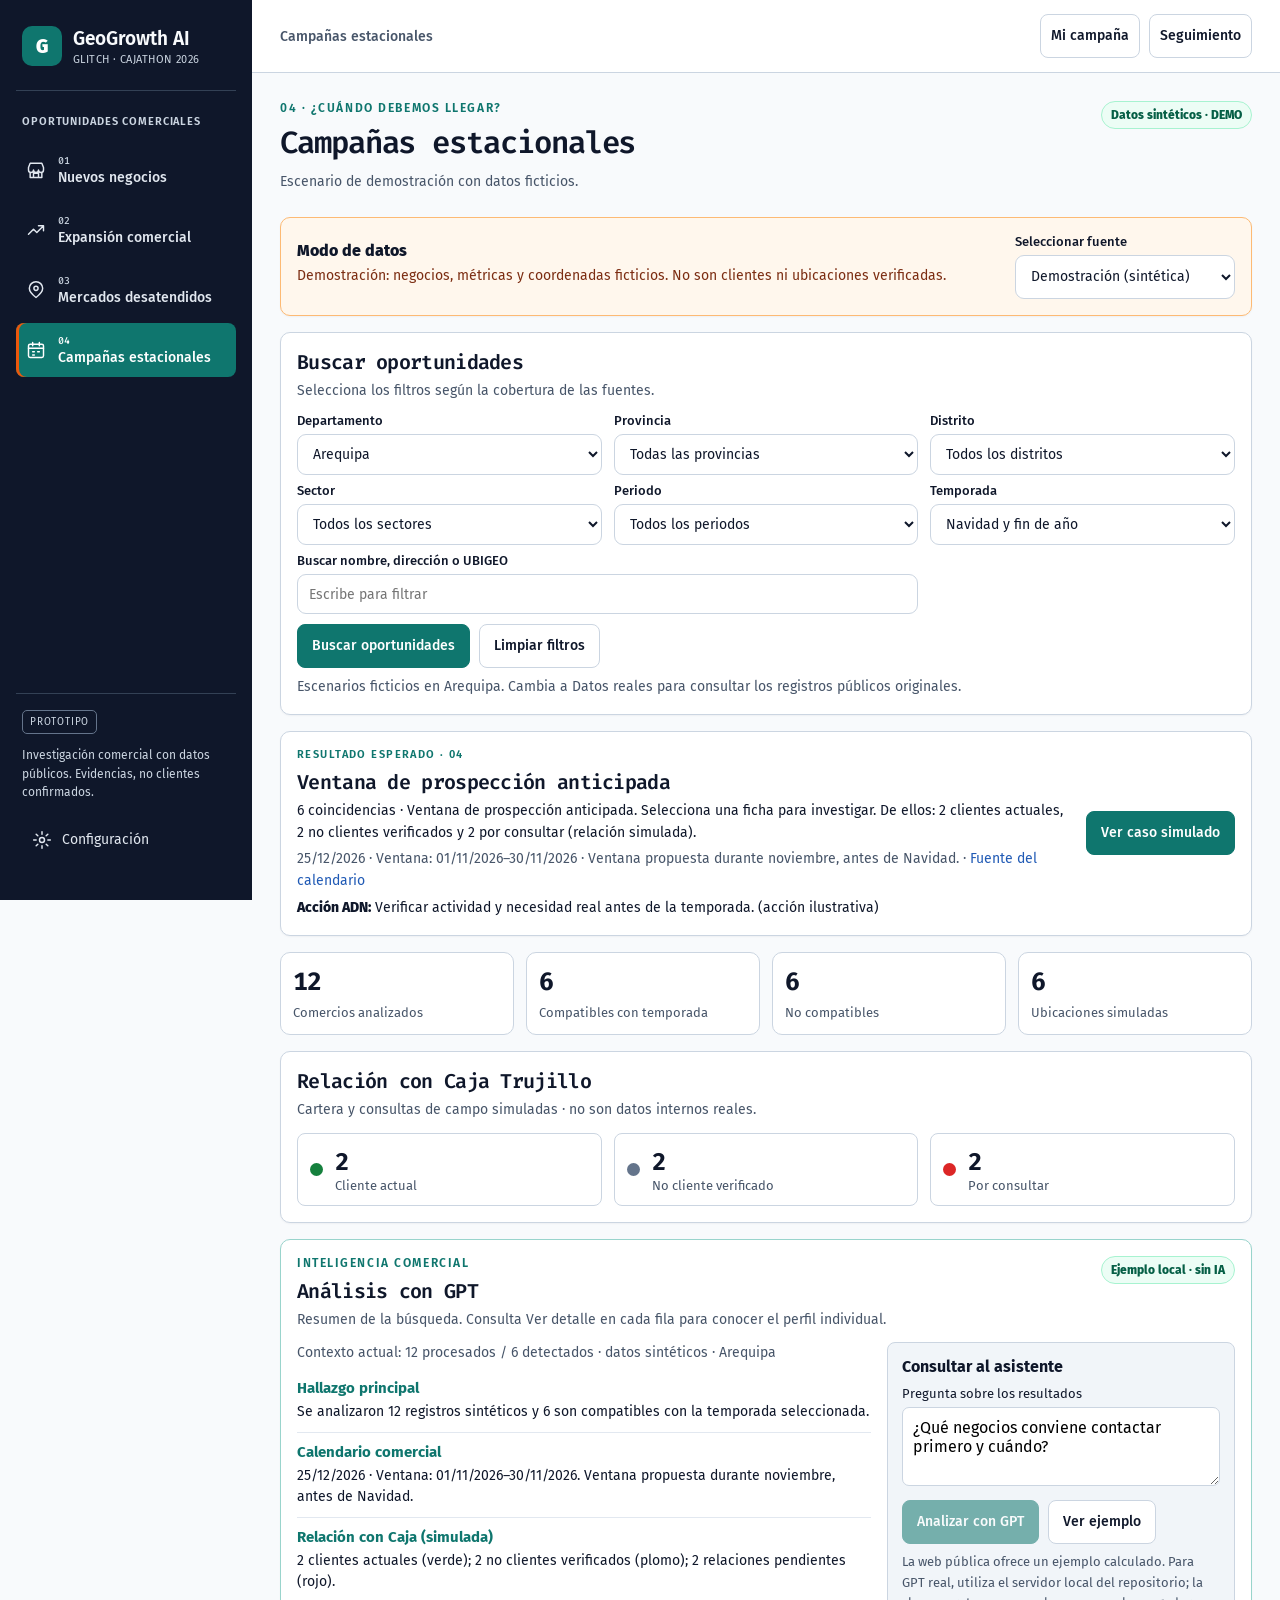
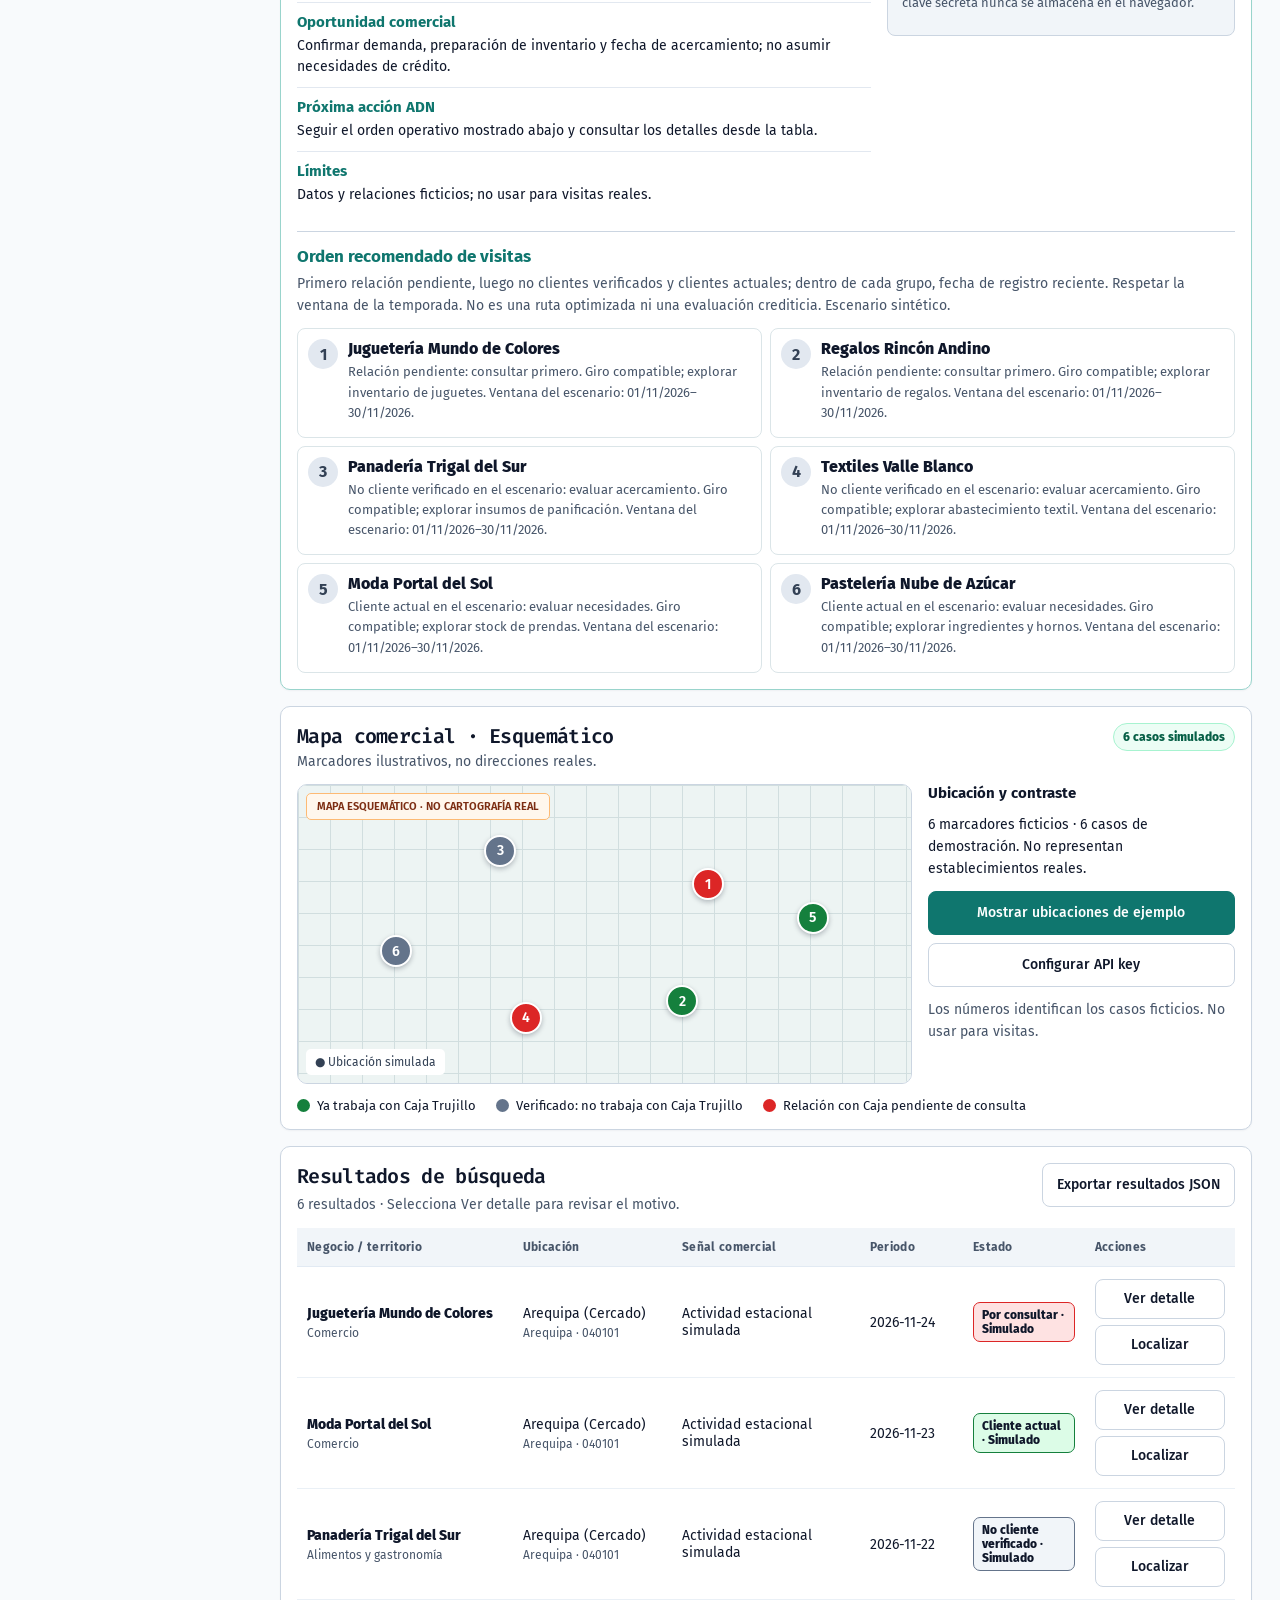
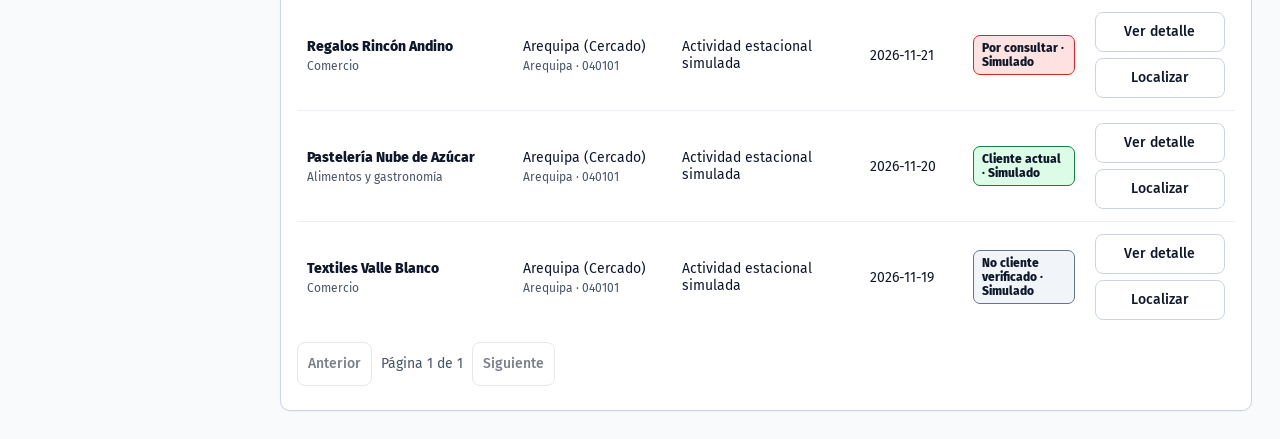
==== commit 8f7fe132: "Extend commercial analysis and detail profiles to all four modules" ====
--- a/campanas-estacionales.html
+++ b/campanas-estacionales.html
@@ -2,7 +2,7 @@
 <html lang="es"><head><meta charset="utf-8"><meta name="viewport" content="width=device-width, initial-scale=1">
 <meta name="description" content="GeoGrowth AI: Campañas estacionales. Prototipo de investigación comercial territorial.">
 <title>Campañas estacionales · GeoGrowth AI</title>
-<link rel="stylesheet" href="assets/app.css?v=029e3f1d6f1f"><link rel="stylesheet" href="assets/mercados-desatendidos.css?v=26a26fd97ef8"><link rel="stylesheet" href="assets/pro-max.css?v=404ce8a72e3f">
-<script defer src="assets/shell.js?v=7aade45a025c"></script><script defer src="assets/map-integrado.js?v=fd9ad309660d"></script><script defer src="assets/map-v11-bridge.js?v=2d764fbc8651"></script><script defer src="assets/google-v11.js?v=cdaea2d5b534"></script><script defer src="assets/seasonal.js?v=c3a5a7b56f71"></script><script defer src="assets/campo.js?v=6d9f568d8e3c"></script><script defer src="assets/demo-data.js?v=03f931738dd8"></script><script defer src="assets/unified.js?v=328bea6df159"></script><script defer src="assets/app.js?v=afc7b60ac526"></script></head>
+<link rel="stylesheet" href="assets/app.css?v=029e3f1d6f1f"><link rel="stylesheet" href="assets/mercados-desatendidos.css?v=26a26fd97ef8"><link rel="stylesheet" href="assets/pro-max.css?v=baffe71f6bc6">
+<script defer src="assets/shell.js?v=7aade45a025c"></script><script defer src="assets/map-integrado.js?v=fd9ad309660d"></script><script defer src="assets/map-v11-bridge.js?v=2d764fbc8651"></script><script defer src="assets/google-v11.js?v=cdaea2d5b534"></script><script defer src="assets/seasonal.js?v=c3a5a7b56f71"></script><script defer src="assets/campo.js?v=6d9f568d8e3c"></script><script defer src="assets/demo-data.js?v=0f3814d276ee"></script><script defer src="assets/ai-analysis.js?v=36b30eb37f76"></script><script defer src="assets/unified.js?v=19b6db78850d"></script><script defer src="assets/app.js?v=afc7b60ac526"></script></head>
 <body data-role="analista" data-section="estacionales"><a href="#content" class="skip-link">Saltar al contenido</a>
 <div class="layout"><aside class="sidebar" aria-label="Navegación principal"><div class="logo"><div class="logo-mark" aria-hidden="true">G</div><div><b>GeoGrowth AI</b><span>GLITCH · CAJATHON 2026</span></div></div><div class="nav-caption">OPORTUNIDADES COMERCIALES</div><nav class="nav" id="nav" aria-label="Cuatro oportunidades"></nav><div class="side-bottom"><span class="prototype-tag">PROTOTIPO</span><p>Investigación comercial con datos públicos. Evidencias, no clientes confirmados.</p><div id="settingsLink"></div></div></aside><div class="main"><header class="topbar"><span class="breadcrumb" id="breadcrumb">Campañas estacionales</span><div class="actions" id="roleSwitch"></div></header><main id="content" class="main-inner" tabindex="-1"><div class="card" role="status">Cargando GeoGrowth AI…</div></main></div></div><div id="toast" class="toast" role="status" aria-live="polite" hidden></div></body></html>
--- a/assets/pro-max.css
+++ b/assets/pro-max.css
@@ -25,3 +25,19 @@
 .ai-controls select{width:100%;min-height:44px;border:1px solid #cbd5e1;border-radius:7px;padding:8px;font:inherit;background:#fff;color:#0f172a}
 
 .individual-profile{margin-top:20px;border-top:1px solid #cbd5e1;padding-top:18px}.individual-source-grid{display:grid;grid-template-columns:repeat(2,minmax(0,1fr));gap:12px}.individual-source-grid .ai-block{border:1px solid #dbe5e8;border-radius:8px;background:#f8fafc;padding:14px}.individual-source-grid .ai-block:last-child{border:1px solid #99d4cc;background:#f0fdfa;grid-column:1/-1}.detail-ai-controls{margin-top:16px}.detail-ai-controls textarea{max-width:100%}@media(max-width:650px){.individual-source-grid{grid-template-columns:1fr}}
+
+.ai-visit-plan{margin-top:16px;border-top:1px solid #cbd5e1;padding-top:14px}.ai-visit-plan h3{font-size:17px;margin-bottom:6px;color:#0f766e}.ai-visit-plan ol{list-style:none;margin:12px 0 0;padding:0;display:grid;gap:8px}.ai-visit-plan li{display:flex;align-items:flex-start;gap:10px;border:1px solid #dbe5e8;border-radius:8px;padding:10px}.visit-number{display:grid;place-items:center;background:#fee2e2;color:#991b1b;border-radius:50%;width:30px;height:30px;flex:none;font-weight:700}.ai-visit-plan li>div{flex:1;min-width:0}.ai-visit-plan li p{font-size:13px;margin:4px 0;color:#475569}.ai-visit-plan li .btn{flex:none}@media(max-width:650px){.ai-visit-plan li{flex-wrap:wrap}.ai-visit-plan li .btn{margin-left:40px}}
+
+.ai-layout{align-items:start}.ai-visit-plan ol{grid-template-columns:repeat(2,minmax(0,1fr))}@media(max-width:1000px){.ai-visit-plan ol{grid-template-columns:1fr}}
+
+/* Native dialog keeps the underlying page in place and traps keyboard focus. */
+dialog.u-detail-modal{position:fixed;inset:0;margin:auto!important;width:min(1040px,calc(100vw - 40px));max-width:calc(100vw - 40px);max-height:calc(100dvh - 48px);overflow:auto;overscroll-behavior:contain;background:#fff;color:#0f172a;border:1px solid #cbd5e1;border-radius:14px;padding:24px;box-shadow:0 24px 80px #0f172a40;box-sizing:border-box}
+dialog.u-detail-modal:not([open]),dialog.u-detail-modal[hidden]{display:none!important}
+dialog.u-detail-modal::backdrop{background:rgba(15,23,42,.55)}
+dialog.u-detail-modal>.card-header{position:sticky;top:-24px;z-index:2;background:#fff;margin:-24px -24px 18px;padding:18px 24px;border-bottom:1px solid #e2e8f0}
+html:has(dialog.u-detail-modal[open]){overflow:hidden}
+@media(max-width:650px){dialog.u-detail-modal{width:calc(100vw - 20px);max-width:calc(100vw - 20px);max-height:calc(100dvh - 20px);padding:14px}dialog.u-detail-modal>.card-header{top:-14px;margin:-14px -14px 14px;padding:14px}}
+
+dialog.u-detail-modal{overflow-x:hidden}dialog.u-detail-modal>.card-header{margin-left:0;margin-right:0;padding-left:0;padding-right:0;min-width:0}dialog.u-detail-modal .brief-grid,dialog.u-detail-modal .individual-source-grid{min-width:0}dialog.u-detail-modal .card-header>div{min-width:0;overflow-wrap:anywhere}
+
+.ai-visit-plan.neutral-order .visit-number{background:#e2e8f0;color:#334155}
